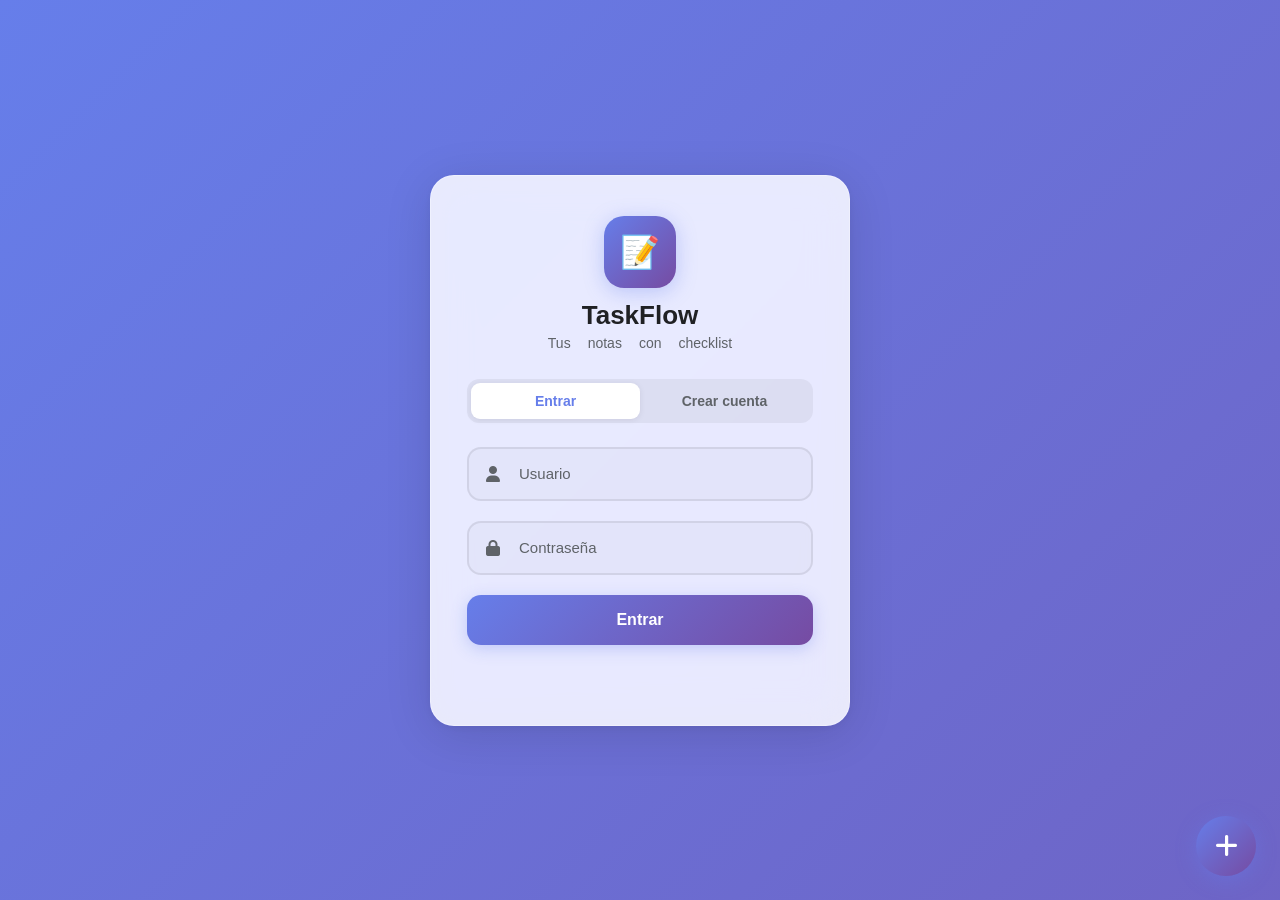
==== Frontend/index.html @ f168f533 "feat: soft delete + papelera, paginación, Serilog, skeleton loading, undo toast, SEO, focus trap, at" ====
<!DOCTYPE html>
<html lang="es">
<head>
  <meta charset="UTF-8">
  <meta name="viewport" content="width=device-width, initial-scale=1.0">
  <title>TaskFlow — Notas con checklist</title>
  <meta name="description" content="TaskFlow es una aplicación de notas con checklist, modo oscuro y archivado. Organiza tus tareas de forma simple y rápida.">
  <meta name="robots" content="index, follow">
  <meta property="og:title" content="TaskFlow — Notas con checklist">
  <meta property="og:description" content="Organiza tus notas y tareas con TaskFlow. Checklist, modo oscuro, archivado y más.">
  <meta property="og:type" content="website">
  <meta property="og:url" content="https://taskflow.app">
  <meta name="twitter:card" content="summary">
  <meta name="twitter:title" content="TaskFlow — Notas con checklist">
  <meta name="twitter:description" content="Organiza tus notas y tareas con TaskFlow.">
  <link rel="canonical" href="https://taskflow.app">
  <script type="application/ld+json">
  {
    "@context": "https://schema.org",
    "@type": "WebApplication",
    "name": "TaskFlow",
    "description": "Aplicación de notas con checklist, modo oscuro y archivado.",
    "applicationCategory": "Productivity",
    "operatingSystem": "Any",
    "browserRequirements": "Requires JavaScript"
  }
  </script>
  <link rel="stylesheet" href="https://cdnjs.cloudflare.com/ajax/libs/font-awesome/6.5.0/css/all.min.css">
  <link rel="stylesheet" href="css/style.css">
</head>
<body>
  <div id="app">
    <!-- Auth -->
    <div id="auth-section">
      <div class="auth-bg"></div>
      <div class="auth-container">
        <div class="auth-card">
          <div class="auth-card-inner">
            <header class="auth-header">
              <div class="auth-avatar" aria-hidden="true">📝</div>
              <h1>TaskFlow</h1>
              <p class="auth-subtitle">Tus notas con checklist</p>
            </header>
            <div class="auth-tabs">
              <button class="auth-tab active" data-tab="login">Entrar</button>
              <button class="auth-tab" data-tab="register">Crear cuenta</button>
              <div class="auth-tab-indicator"></div>
            </div>
            <div class="auth-forms">
              <form id="login-form" class="auth-form">
                <div class="mfield">
                  <input type="text" id="login-username" required autocomplete="username" class="mfield-input" placeholder=" ">
                  <label for="login-username" class="mfield-label">Usuario</label>
                  <span class="mfield-bar"></span>
                  <i class="fas fa-user mfield-icon"></i>
                </div>
                <div class="mfield">
                  <input type="password" id="login-password" required autocomplete="current-password" class="mfield-input" placeholder=" ">
                  <label for="login-password" class="mfield-label">Contraseña</label>
                  <span class="mfield-bar"></span>
                  <i class="fas fa-lock mfield-icon"></i>
                </div>
                <button type="submit" class="mbtn">Entrar</button>
                <p id="login-error" class="auth-error"></p>
              </form>
              <form id="register-form" class="auth-form hidden">
                <div class="mfield">
                  <input type="text" id="reg-username" required class="mfield-input" placeholder=" ">
                  <label for="reg-username" class="mfield-label">Usuario</label>
                  <span class="mfield-bar"></span>
                  <i class="fas fa-user-plus mfield-icon"></i>
                </div>
                <div class="mfield">
                  <input type="password" id="reg-password" required class="mfield-input" placeholder=" ">
                  <label for="reg-password" class="mfield-label">Contraseña</label>
                  <span class="mfield-bar"></span>
                  <i class="fas fa-lock mfield-icon"></i>
                </div>
                <button type="submit" class="mbtn">Crear cuenta</button>
                <p id="register-error" class="auth-error"></p>
              </form>
            </div>
          </div>
        </div>
      </div>
    </div>

    <!-- Main App -->
    <section id="main-section" class="hidden">
      <!-- Navbar -->
      <header class="navbar" role="banner">
        <div class="navbar-left">
          <span class="navbar-logo" aria-hidden="true">📝</span>
          <span class="navbar-brand">TaskFlow</span>
        </div>
        <div class="navbar-search" role="search">
          <i class="fas fa-search" aria-hidden="true"></i>
          <input type="text" id="search-input" placeholder="Buscar notas" aria-label="Buscar notas">
        </div>
        <div class="navbar-right">
          <button id="refresh-btn" class="icon-btn hide-mobile" title="Refrescar" aria-label="Refrescar"><i class="fas fa-redo" aria-hidden="true"></i></button>
          <button id="view-toggle" class="icon-btn hide-mobile" title="Cambiar vista" aria-label="Cambiar vista"><i class="fas fa-list" aria-hidden="true"></i></button>
          <button id="dark-toggle" class="icon-btn hide-mobile" title="Modo oscuro" aria-label="Modo oscuro"><i class="fas fa-moon" aria-hidden="true"></i></button>
          <span id="user-display" class="user-name hide-mobile" aria-live="polite"></span>
          <button id="logout-btn" class="icon-btn hide-mobile" title="Cerrar sesión" aria-label="Cerrar sesión"><i class="fas fa-sign-out-alt" aria-hidden="true"></i></button>
          <button id="menu-btn" class="icon-btn show-mobile" title="Menú" aria-label="Abrir menú"><i class="fas fa-bars" aria-hidden="true"></i></button>
        </div>
      </header>

      <!-- App Body -->
      <div class="app-body">
        <!-- Sidebar -->
        <aside id="sidebar" class="sidebar" aria-label="Barra lateral">
          <nav class="sidebar-nav" aria-label="Navegación principal">
            <button id="view-notes-btn" class="sidebar-item active" data-view="notes" aria-label="Notas">
              <i class="fas fa-sticky-note" aria-hidden="true"></i>
              <span class="sidebar-label">Notes</span>
            </button>
            <button id="sidebar-reminders" class="sidebar-item" data-view="reminders" aria-label="Recordatorios">
              <i class="fas fa-bell" aria-hidden="true"></i>
              <span class="sidebar-label">Reminders</span>
            </button>
            <button id="sidebar-labels" class="sidebar-item" data-view="labels" aria-label="Etiquetas">
              <i class="fas fa-tag" aria-hidden="true"></i>
              <span class="sidebar-label">Edit labels</span>
            </button>
            <button id="view-archived-btn" class="sidebar-item" data-view="archived" aria-label="Archivadas">
              <i class="fas fa-archive" aria-hidden="true"></i>
              <span class="sidebar-label">Archive</span>
            </button>
            <button id="sidebar-trash" class="sidebar-item" data-view="trash" aria-label="Papelera">
              <i class="fas fa-trash-alt" aria-hidden="true"></i>
              <span class="sidebar-label">Trash</span>
            </button>
          </nav>
        </aside>

        <!-- Main Content -->
        <main>
          <div id="notes-container"></div>
          <div id="empty-msg" class="empty-state">
            <div class="empty-icon" id="empty-icon">📝</div>
            <p id="empty-text">No hay notas</p>
            <p id="empty-sub" class="empty-sub">Presiona + para crear tu primera nota</p>
          </div>
        </main>
      </div>

      <!-- Mobile menu overlay -->
      <nav id="mobile-menu" class="mobile-menu hidden" role="navigation" aria-label="Menú móvil">
        <div class="mobile-menu-backdrop"></div>
        <div class="mobile-menu-panel">
          <div class="mobile-menu-header">
          <span class="navbar-logo">📝</span>
            <span class="user-name" id="menu-user-name"></span>
            <button id="menu-close" class="icon-btn"><i class="fas fa-times"></i></button>
          </div>
          <div class="mobile-menu-body">
            <button id="menu-notes-btn" class="menu-item active" data-view="notes">
              <i class="fas fa-sticky-note"></i> Notas
            </button>
            <button id="menu-archived-btn" class="menu-item" data-view="archived">
              <i class="fas fa-archive"></i> Archivadas
            </button>
            <hr class="menu-divider">
            <button id="menu-view-toggle" class="menu-item">
              <i class="fas fa-list"></i> <span id="menu-view-text">Vista lista</span>
            </button>
            <button id="menu-dark-toggle" class="menu-item">
              <i class="fas fa-moon"></i> <span id="menu-dark-text">Modo oscuro</span>
            </button>
            <hr class="menu-divider">
            <button id="menu-logout" class="menu-item menu-danger">
              <i class="fas fa-sign-out-alt"></i> Cerrar sesión
            </button>
          </div>
        </div>
      </div>

      <button id="fab-btn" class="fab" title="Nueva nota"><i class="fas fa-plus"></i></button>
    </section>
  </div>

  <!-- Modal -->
  <div id="note-modal" class="modal hidden" role="dialog" aria-modal="true" aria-label="Editor de nota">
    <div class="modal-backdrop"></div>
    <div class="modal-content">
      <div class="modal-header">
        <input type="text" id="modal-title" class="modal-title-input" maxlength="200" placeholder="Título...">
        <div class="modal-header-right">
          <div class="dropdown-3dots">
            <button class="icon-btn" id="modal-dots" title="Más opciones"><i class="fas fa-ellipsis-v"></i></button>
            <div id="modal-dots-menu" class="dots-menu hidden">
              <button id="dots-edit" class="dots-item"><i class="fas fa-pen"></i> Editar</button>
              <button id="dots-delete" class="dots-item dots-danger"><i class="fas fa-trash-alt"></i> Eliminar</button>
              <button id="dots-archive" class="dots-item"><i class="fas fa-archive"></i> Archivar</button>
              <button id="dots-restore" class="dots-item hidden"><i class="fas fa-undo"></i> Restaurar</button>
            </div>
          </div>
          <button class="icon-btn" id="modal-close" title="Cerrar"><i class="fas fa-times"></i></button>
        </div>
      </div>

      <!-- Content area -->
      <textarea id="modal-content" class="modal-content-input" placeholder="Escribe tu nota aquí..." maxlength="5000" rows="4"></textarea>

      <!-- Task section -->
      <div class="tasks-section">
        <div class="modal-section-label"><i class="fas fa-check-circle"></i> Lista de tareas</div>
        <div class="modal-tasks" id="modal-tasks"></div>
        <div class="modal-add-task">
          <input type="text" id="modal-task-input" placeholder="+ Añadir tarea" maxlength="500">
        </div>
      </div>

      <!-- Bottom bar: reminder, dates -->
      <div class="modal-bottom-bar">
        <div class="modal-bottom-right">
          <button class="icon-btn icon-btn-sm" id="modal-reminder-btn" title="Recordatorio"><i class="fas fa-bell"></i></button>
          <div id="modal-dates" class="modal-dates"></div>
        </div>
      </div>

      <!-- Reminder picker (hidden by default) -->
      <div id="modal-reminder-row" class="reminder-row hidden">
        <input type="datetime-local" id="modal-reminder">
        <button id="modal-reminder-clear" class="btn-outline btn-sm" title="Quitar recordatorio"><i class="fas fa-times"></i></button>
      </div>

      <div id="modal-footer-actions">
        <button id="modal-save-btn" class="mbtn hidden" style="width:100%">Guardar cambios</button>
        <button id="modal-create-btn" class="mbtn hidden" style="width:100%">Crear nota</button>
      </div>
    </div>
  </div>

  <div id="toast" class="toast hidden"></div>
  <dialog id="confirmDeleteModal">
    <form method="dialog">
      <h3 id="confirm-msg">¿Eliminar esta nota?</h3>
      <p>Esta acción no se puede deshacer.</p>
      <div class="confirm-actions">
        <button value="cancel" class="confirm-cancel" autofocus>Cancelar</button>
        <button value="confirm" class="confirm-delete">Eliminar</button>
      </div>
    </form>
  </dialog>
  <script src="js/app.js"></script>
</body>
</html>
---- Frontend/css/style.css ----
:root {
  --bg: #f0f2f5;
  --surface: #fff;
  --text: #202124;
  --text-secondary: #5f6368;
  --border: #e0e0e0;
  --shadow: rgba(0,0,0,0.08);
  --hover: #f5f5f5;
  --primary: #1a73e8;
  --primary-hover: #1557b0;
  --danger: #d93025;
  --radius: 12px;
  --radius-sm: 8px;
  --transition: 0.2s ease;
}

[data-theme="dark"] {
  --bg: #202124;
  --surface: #2d2e30;
  --text: #e8eaed;
  --text-secondary: #9aa0a6;
  --border: #3c4043;
  --shadow: rgba(0,0,0,0.3);
  --hover: #3c4043;
  --primary: #8ab4f8;
  --primary-hover: #aecbfa;
  --danger: #f28b82;
}

* { margin: 0; padding: 0; box-sizing: border-box; }

body {
  font-family: -apple-system, BlinkMacSystemFont, 'Segoe UI', Roboto, 'Noto Color Emoji', sans-serif;
  background: var(--bg);
  color: var(--text);
  min-height: 100vh;
  transition: background var(--transition), color var(--transition);
}

#app { max-width: 100%; margin: 0; padding: 0; }

/* Auth */
#auth-section {
  position: relative; display: flex; justify-content: center; align-items: center;
  min-height: 100vh; padding: 20px; overflow: hidden;
}

.auth-bg {
  position: fixed; inset: 0;
  background: linear-gradient(135deg, #667eea 0%, #764ba2 50%, #f093fb 100%);
  background-size: 400% 400%;
  animation: gradientShift 12s ease infinite;
  z-index: -1;
}
@keyframes gradientShift {
  0% { background-position: 0% 50%; }
  50% { background-position: 100% 50%; }
  100% { background-position: 0% 50%; }
}

[data-theme="dark"] .auth-bg {
  background: linear-gradient(135deg, #1a1a2e 0%, #16213e 50%, #0f3460 100%);
  background-size: 400% 400%;
  animation: gradientShift 12s ease infinite;
}

.auth-container {
  width: 100%; max-width: 420px;
  animation: authFadeIn 0.6s ease;
}
@keyframes authFadeIn {
  from { opacity: 0; transform: translateY(30px) scale(0.96); }
  to { opacity: 1; transform: translateY(0) scale(1); }
}

.auth-card {
  background: rgba(255,255,255,0.85);
  backdrop-filter: blur(20px) saturate(1.4);
  -webkit-backdrop-filter: blur(20px) saturate(1.4);
  border-radius: 24px; box-shadow: 0 8px 48px rgba(0,0,0,0.12), 0 2px 8px rgba(0,0,0,0.06);
  border: 1px solid rgba(255,255,255,0.3);
  overflow: hidden; transition: background 0.3s;
}
[data-theme="dark"] .auth-card {
  background: rgba(45,46,48,0.85);
  border-color: rgba(255,255,255,0.08);
}

.auth-card-inner { padding: 40px 36px; }

.auth-header { text-align: center; margin-bottom: 28px; }
.auth-avatar {
  width: 72px; height: 72px; margin: 0 auto 12px;
  background: linear-gradient(135deg, #667eea, #764ba2);
  border-radius: 20px; display: flex; align-items: center;
  justify-content: center; font-size: 32px;
  box-shadow: 0 4px 20px rgba(102,126,234,0.35);
  animation: avatarFloat 3s ease-in-out infinite;
}
@keyframes avatarFloat {
  0%, 100% { transform: translateY(0); }
  50% { transform: translateY(-6px); }
}
.auth-header h1 { font-size: 26px; color: var(--text); font-weight: 700; margin-bottom: 4px; }
.auth-subtitle { font-size: 14px; color: var(--text-secondary); }

/* Auth tabs */
.auth-tabs {
  position: relative; display: flex; gap: 0; margin-bottom: 24px;
  background: rgba(0,0,0,0.05); border-radius: 12px; padding: 4px;
}
[data-theme="dark"] .auth-tabs { background: rgba(255,255,255,0.06); }
.auth-tab {
  flex: 1; padding: 10px; border: none; background: transparent;
  border-radius: 9px; cursor: pointer; font-size: 14px; font-weight: 600;
  color: var(--text-secondary); transition: all 0.3s ease; position: relative; z-index: 1;
}
.auth-tab.active { color: #667eea; }
[data-theme="dark"] .auth-tab.active { color: #8ab4f8; }
.auth-tab-indicator {
  position: absolute; top: 4px; left: 4px; width: calc(50% - 4px); height: calc(100% - 8px);
  background: var(--surface); border-radius: 9px; box-shadow: 0 1px 6px rgba(0,0,0,0.08);
  transition: transform 0.35s cubic-bezier(0.4, 0, 0.2, 1); z-index: 0;
}
.auth-tabs[data-active="register"] .auth-tab-indicator { transform: translateX(100%); }

/* Material inputs */
.auth-forms { position: relative; }
.auth-form { display: flex; flex-direction: column; gap: 20px; }

.mfield {
  position: relative; display: flex; align-items: center;
}
.mfield-input {
  width: 100%; padding: 16px 16px 16px 48px; border: 2px solid rgba(0,0,0,0.08);
  border-radius: 14px; font-size: 15px; outline: none;
  background: rgba(0,0,0,0.02); color: var(--text);
  transition: all 0.25s ease; font-family: inherit;
}
[data-theme="dark"] .mfield-input {
  background: rgba(255,255,255,0.04); border-color: rgba(255,255,255,0.08);
}
.mfield-input:focus { border-color: #667eea; background: var(--surface); }
.mfield-input:focus + .mfield-label,
.mfield-input:not(:placeholder-shown) + .mfield-label {
  transform: translateY(-32px) translateX(-26px) scale(0.82);
  color: #667eea; font-weight: 600;
}
.mfield-label {
  position: absolute; left: 48px; top: 50%; transform: translateY(-50%);
  font-size: 15px; color: var(--text-secondary); pointer-events: none;
  transition: all 0.25s cubic-bezier(0.4, 0, 0.2, 1);
  background: transparent; padding: 0 4px;
}
.mfield-icon {
  position: absolute; left: 16px; top: 50%; transform: translateY(-50%);
  color: var(--text-secondary); font-size: 16px; transition: color 0.25s;
  width: 20px; text-align: center;
}
.mfield-input:focus ~ .mfield-icon { color: #667eea; }

/* Material button */
.mbtn {
  position: relative; overflow: hidden;
  padding: 16px; border: none; border-radius: 14px;
  background: linear-gradient(135deg, #667eea, #764ba2);
  color: #fff; font-size: 16px; font-weight: 700; cursor: pointer;
  transition: transform 0.2s, box-shadow 0.2s;
  box-shadow: 0 4px 16px rgba(102,126,234,0.3);
}
.mbtn:hover { transform: translateY(-1px); box-shadow: 0 6px 24px rgba(102,126,234,0.4); }
.mbtn:active { transform: translateY(0); }
.mbtn .spinner { border-color: rgba(255,255,255,0.3); border-top-color: #fff; }

/* Ripple */
.mbtn::after {
  content: ''; position: absolute; inset: 0;
  background: radial-gradient(circle, rgba(255,255,255,0.25) 10%, transparent 10%);
  background-position: center; background-size: 0; background-repeat: no-repeat;
  transition: background-size 0.5s, opacity 0.4s;
  opacity: 0; pointer-events: none;
}
.mbtn:active::after {
  background-size: 200%; opacity: 1;
  transition: background-size 0s, opacity 0s;
}

.auth-error { color: var(--danger); font-size: 13px; text-align: center; min-height: 20px; }

.auth-form-enter { animation: formSlideIn 0.35s ease; }
@keyframes formSlideIn {
  from { opacity: 0; transform: translateX(20px); }
  to { opacity: 1; transform: translateX(0); }
}
textarea {
  padding: 12px 14px; border: 1.5px solid var(--border); border-radius: var(--radius-sm);
  font-size: 14px; outline: none; background: var(--surface); color: var(--text);
  transition: border-color var(--transition); font-family: inherit; resize: vertical; width: 100%;
}
textarea:focus { border-color: var(--primary); }

.field input, .add-task-row input, #task-input {
  padding: 12px 14px; border: 1.5px solid var(--border); border-radius: var(--radius-sm);
  font-size: 14px; outline: none; background: var(--surface); color: var(--text);
  transition: border-color var(--transition);
}
.field input:focus { border-color: var(--primary); }

.btn-primary {
  padding: 12px; border: none; border-radius: var(--radius-sm);
  background: var(--primary); color: var(--surface);
  font-size: 15px; font-weight: 600; cursor: pointer; transition: opacity var(--transition);
}
.btn-primary:hover { opacity: 0.9; }
.btn-sm { padding: 8px 16px; font-size: 13px; }

.btn-outline {
  padding: 8px 16px; border: 1.5px solid var(--border); border-radius: var(--radius-sm);
  background: transparent; color: var(--text-secondary); font-size: 13px;
  cursor: pointer; transition: all var(--transition);
}
.btn-outline:hover { border-color: var(--primary); color: var(--primary); }
.btn-outline.danger:hover { border-color: var(--danger); color: var(--danger); }

.btn-icon {
  width: 36px; height: 36px; border: none; background: var(--primary);
  color: #fff; border-radius: 50%; cursor: pointer; display: flex;
  align-items: center; justify-content: center; transition: opacity var(--transition);
}
.btn-icon:hover { opacity: 0.9; }

.icon-btn {
  width: 40px; height: 40px; border: none; background: transparent;
  color: var(--text-secondary); border-radius: 50%; cursor: pointer;
  display: flex; align-items: center; justify-content: center;
  transition: background var(--transition), color var(--transition); font-size: 18px;
}
.icon-btn:hover { background: var(--hover); color: var(--text); }

.error-msg { color: var(--danger); font-size: 13px; text-align: center; min-height: 20px; }
.hidden { display: none !important; }
.show-mobile { display: none !important; }

/* ── Navbar ──────────────────────────────────────────────────── */
.navbar {
  display: flex; align-items: center; gap: 0;
  height: 64px; padding: 0 16px;
  background: var(--surface);
  border-bottom: 1px solid var(--border);
  position: sticky; top: 0; z-index: 20;
}

.navbar-left {
  display: flex; align-items: center; gap: 4px;
  flex-shrink: 0; min-width: fit-content;
}
.navbar-left .icon-btn { width: 48px; height: 48px; font-size: 20px; }
.navbar-logo {
  display: flex; align-items: center; justify-content: center;
  width: 40px; height: 40px; margin-right: 4px;
  font-size: 28px;
}
.navbar-brand {
  font-size: 22px; color: var(--text-secondary);
  margin-right: 16px; user-select: none;
}

.navbar-search {
  flex: 1; max-width: 720px; position: relative; margin: 0 auto;
}
.navbar-search i {
  position: absolute; left: 16px; top: 50%; transform: translateY(-50%);
  color: var(--text-secondary); font-size: 16px; pointer-events: none;
  z-index: 1;
}
.navbar-search input {
  width: 100%; height: 48px; padding: 0 16px 0 48px;
  border: none; border-radius: 8px;
  background: #f1f3f4; color: var(--text);
  font-size: 15px; outline: none; font-family: inherit;
  transition: background 0.2s;
}
[data-theme="dark"] .navbar-search input { background: #3c4043; }
.navbar-search input:focus { background: var(--surface); }
.navbar-search input::placeholder { color: var(--text-secondary); }

.navbar-right {
  display: flex; align-items: center; gap: 2px;
  flex-shrink: 0; margin-left: 8px;
}
.user-name { font-size: 13px; color: var(--text-secondary); margin-right: 6px; white-space: nowrap; }

/* ── Confirm Dialog ──────────────────────────────────────────── */
#confirmDeleteModal {
  padding: 24px; border: none; border-radius: 12px;
  background: #2d2e30; color: #e8eaed;
  max-width: 320px; width: 90%;
  margin: auto;
  box-shadow: 0 24px 38px 3px rgba(0,0,0,0.14),
              0 9px 46px 8px rgba(0,0,0,0.12),
              0 11px 15px -7px rgba(0,0,0,0.2);
}
#confirmDeleteModal::backdrop {
  background-color: rgba(0,0,0,0.6);
  backdrop-filter: blur(2px);
}
#confirmDeleteModal h3 {
  font-size: 16px; font-weight: 500; margin: 0 0 8px; color: #e8eaed;
}
#confirmDeleteModal p {
  font-size: 14px; color: rgba(255,255,255,0.6); margin: 0 0 24px;
}
#confirmDeleteModal .confirm-actions {
  display: flex; gap: 8px; justify-content: flex-end;
}
#confirmDeleteModal button {
  padding: 8px 16px; border: none; border-radius: 4px;
  font-size: 14px; font-family: inherit; cursor: pointer;
  transition: background 0.15s;
}
#confirmDeleteModal .confirm-cancel {
  background: transparent; color: rgba(255,255,255,0.8);
}
#confirmDeleteModal .confirm-cancel:hover {
  background: rgba(255,255,255,0.05);
}
#confirmDeleteModal .confirm-delete {
  background: transparent; color: #f28b82; font-weight: 500;
}
#confirmDeleteModal .confirm-delete:hover {
  background: rgba(242,139,130,0.1);
}

/* ── Sidebar ──────────────────────────────────────────────────── */
.app-body {
  display: flex; min-height: calc(100vh - 64px);
}

.sidebar {
  width: 80px; flex-shrink: 0;
  background: var(--surface);
  border-right: 1px solid var(--border);
  padding: 8px 0;
}

.sidebar-nav {
  display: flex; flex-direction: column; gap: 2px;
  align-items: center;
}

.sidebar-item {
  display: flex; align-items: center; justify-content: center;
  width: 100%; height: 48px;
  border: none; background: transparent;
  border-radius: 0 24px 24px 0;
  cursor: pointer;
  font-size: 18px;
  color: var(--text-secondary);
  transition: background 0.15s;
  font-family: inherit;
}
.sidebar-item:hover { background: rgba(0,0,0,0.05); }
[data-theme="dark"] .sidebar-item:hover { background: rgba(255,255,255,0.06); }
.sidebar-item.active { background: #feefc3; color: var(--text); }
[data-theme="dark"] .sidebar-item.active { background: rgba(255,255,255,0.1); }
.sidebar-item .sidebar-label { display: none; }

/* ── Main content area ─────────────────────────────────────────── */
.app-body main {
  flex: 1; min-width: 0;
  padding: 24px; padding-bottom: 80px;
}

.modal-content-input { margin: 12px 0; min-height: 80px; }

/* Skeleton loading */
.skeleton-card {
  background: var(--surface); border-radius: var(--radius);
  padding: 16px; box-shadow: 0 1px 8px var(--shadow);
  animation: pulse 1.5s infinite;
}
.skeleton-line {
  height: 12px; background: var(--border); border-radius: 6px;
  margin-bottom: 10px;
}
.skeleton-line.w-60 { width: 60%; }
.skeleton-line.w-90 { width: 90%; }
.skeleton-line.w-40 { width: 40%; }
@keyframes pulse {
  0%, 100% { opacity: 0.5; }
  50% { opacity: 0.2; }
}

/* Undo toast */
.toast.undo-toast {
  display: flex; align-items: center; gap: 12px;
  background: var(--text); color: var(--bg);
  padding: 10px 16px 10px 20px;
}
.toast-undo {
  background: transparent; border: none; color: var(--primary);
  font-weight: 600; font-size: 13px; cursor: pointer;
  padding: 6px 10px; border-radius: 4px; white-space: nowrap;
  font-family: inherit;
}
.toast-undo:hover { background: rgba(26,115,232,0.08); }

/* FAB */
.fab {
  position: fixed; bottom: 24px; right: 24px; z-index: 50;
  width: 60px; height: 60px; border-radius: 50%; border: none;
  background: linear-gradient(135deg, #667eea, #764ba2);
  color: #fff; font-size: 26px; cursor: pointer;
  box-shadow: 0 4px 20px rgba(102,126,234,0.4);
  display: flex; align-items: center; justify-content: center;
  transition: transform 0.2s, box-shadow 0.2s;
}
.fab:hover { transform: scale(1.08) translateY(-2px); box-shadow: 0 6px 28px rgba(102,126,234,0.5); }
.fab:active { transform: scale(0.95); }
.fab i { transition: transform 0.3s ease; }
.fab.open i { transform: rotate(45deg); }

@media (max-width: 768px) {
  .fab { bottom: 16px; right: 16px; width: 56px; height: 56px; font-size: 24px; }
}
.modal-section-label {
  font-size: 13px; font-weight: 600; color: var(--text-secondary);
  margin-bottom: 8px; display: flex; align-items: center; gap: 6px;
}

.modal-dates {
  font-size: 11px; color: var(--text-secondary); margin-bottom: 8px;
  display: flex; gap: 16px; flex-wrap: wrap;
}
.modal-dates span { display: flex; align-items: center; gap: 4px; }

.card-date {
  font-size: 11px; color: rgba(0,0,0,0.5); margin-top: 6px;
  display: flex; align-items: center; gap: 10px; flex-wrap: wrap;
}
.card-date span { display: inline-flex; align-items: center; gap: 3px; }
.card-date i { font-size: 10px; }
.card-modified { opacity: 0.7; }
[data-theme="dark"] .card-date { color: rgba(255,255,255,0.4); }
.notes-list .card-date { margin-top: 0; }

.task-preview { margin-top: 8px; }

/* Notes grid */
.notes-grid {
  display: grid; grid-template-columns: repeat(auto-fill, minmax(240px, 1fr));
  gap: 16px;
}
.notes-list { display: flex; flex-direction: column; gap: 8px; }

.note-card {
  background: var(--surface); border-radius: var(--radius);
  padding: 16px; cursor: pointer; position: relative;
  box-shadow: 0 1px 8px var(--shadow);
  transition: box-shadow var(--transition), transform var(--transition);
  border: 1px solid transparent;
}
.notes-grid .note-card:hover { box-shadow: 0 4px 20px var(--shadow); transform: translateY(-2px); }
.notes-list .note-card {
  display: flex; align-items: center; gap: 16px; padding: 12px 16px;
  border-radius: var(--radius-sm);
}
.notes-list .note-card:hover { box-shadow: 0 2px 12px var(--shadow); }


.note-card.pinned { border-color: var(--primary); }
.note-card.archived { opacity: 0.75; }
.note-card.dragging { opacity: 0.5; }
.note-card.drag-over { border-color: var(--primary); border-style: dashed; }

.note-card .pin-icon {
  position: absolute; top: 8px; right: 8px; color: var(--primary);
  font-size: 14px; opacity: 0.6; z-index: 1;
}
.notes-list .pin-icon { position: static; flex-shrink: 0; }

.note-card .card-del {
  position: absolute; bottom: 8px; right: 8px;
  width: 28px; height: 28px; border-radius: 50%; border: none;
  background: transparent; color: var(--text-secondary); cursor: pointer;
  display: flex; align-items: center; justify-content: center;
  font-size: 12px; opacity: 0; transition: all 0.2s; z-index: 1;
}
.note-card:hover .card-del { opacity: 0.5; }
.note-card .card-del:hover { opacity: 1; background: rgba(217,48,37,0.1); color: var(--danger); }
.notes-list .card-del { position: static; flex-shrink: 0; opacity: 0.5; }

.note-card .card-restore-btn {
  position: absolute; bottom: 8px; right: 8px;
  width: 28px; height: 28px; border-radius: 50%; border: none;
  background: transparent; color: var(--text-secondary); cursor: pointer;
  display: flex; align-items: center; justify-content: center;
  font-size: 12px; opacity: 0; transition: all 0.2s; z-index: 1;
}
.note-card:hover .card-restore-btn { opacity: 0.7; }
.note-card .card-restore-btn:hover { opacity: 1; background: rgba(26,115,232,0.1); color: var(--primary); }
.notes-list .card-restore-btn { position: static; flex-shrink: 0; opacity: 0.7; }

.note-card .card-title {
  font-size: 16px; font-weight: 600; line-height: 1.5;
  letter-spacing: normal !important; word-spacing: normal;
  text-align: left; margin-bottom: 8px; padding-right: 20px;
  word-break: break-word; color: #202124;
}
[data-theme="dark"] .note-card .card-title { color: #fff; }
.notes-list .card-title { margin-bottom: 0; padding-right: 0; flex-shrink: 0; min-width: 150px; }

.note-card .card-content {
  font-size: 14px; line-height: 1.5; color: #202124;
  margin-bottom: 6px; white-space: pre-wrap; word-break: break-word;
  display: -webkit-box; -webkit-line-clamp: 2; -webkit-box-orient: vertical; overflow: hidden;
}
[data-theme="dark"] .note-card .card-content { color: #e8eaed; }
.notes-list .card-content { margin-bottom: 0; -webkit-line-clamp: 1; flex: 1; }

.note-card .card-tasks { font-size: 13px; color: rgba(0,0,0,0.8); }
[data-theme="dark"] .note-card .card-tasks { color: #e8eaed; }
.note-card .card-tasks .ct-item { padding: 2px 0; display: flex; align-items: center; gap: 8px; color: inherit; white-space: nowrap; overflow: hidden; text-overflow: ellipsis; }
.note-card .card-tasks .ct-check { width: 16px; height: 16px; border-radius: 50%; border: 1.5px solid rgba(0,0,0,0.4); flex-shrink: 0; display: flex; align-items: center; justify-content: center; font-size: 8px; background: transparent; }
[data-theme="dark"] .note-card .card-tasks .ct-check { border-color: rgba(255,255,255,0.4); }
.note-card .card-tasks .ct-item.done .ct-check { background: var(--primary); border-color: var(--primary); color: #fff; }
.note-card .card-tasks .ct-item.done { text-decoration: line-through; opacity: 0.6; }
.notes-list .card-tasks { display: flex; gap: 8px; align-items: center; flex: 1; }
.notes-list .card-tasks .ct-item { white-space: nowrap; overflow: hidden; text-overflow: ellipsis; }
.notes-list .card-tasks .ct-item:not(:first-child)::before { content: '·'; margin-right: 8px; }

.card-labels { display: flex; gap: 4px; flex-wrap: wrap; margin-top: 6px; }
.card-label {
  font-size: 10px; padding: 2px 8px; border-radius: 10px;
  background: rgba(26,115,232,0.08); color: var(--primary);
  white-space: nowrap;
}
.card-reminder {
  font-size: 12px; color: rgba(0,0,0,0.6); margin-top: 4px;
  display: flex; align-items: center; gap: 4px;
}
[data-theme="dark"] .card-reminder { color: rgba(255,255,255,0.5); }
.card-reminder i { font-size: 12px; }
.notes-list .card-meta { display: flex; align-items: center; gap: 12px; flex-shrink: 0; }
.notes-list .card-reminder { margin-top: 0; }
.notes-list .card-labels { margin-top: 0; }

.empty-state { text-align: center; padding: 60px 20px; }
.empty-state .empty-icon { font-size: 48px; margin-bottom: 12px; }
.empty-state p { color: var(--text-secondary); font-size: 14px; }
.empty-state .empty-sub { font-size: 13px; margin-top: 4px; opacity: 0.7; }

/* Modal */
.modal {
  position: fixed; inset: 0; z-index: 100;
  display: flex; align-items: center; justify-content: center; padding: 20px;
}
.modal-backdrop {
  position: absolute; inset: 0; background: rgba(0,0,0,0.45);
  animation: fadeIn 0.2s;
}
.modal-content {
  position: relative; background: var(--surface); border-radius: 20px;
  width: 100%; max-width: 540px; max-height: 85vh; overflow-y: auto;
  padding: 0 28px 16px 24px; box-shadow: 0 12px 60px rgba(0,0,0,0.15);
  animation: modalIn 0.3s cubic-bezier(0.16, 1, 0.3, 1);
}
::-webkit-scrollbar { width: 8px; height: 8px; }
::-webkit-scrollbar-track { background: transparent; }
::-webkit-scrollbar-thumb { background: rgba(128,134,139,0.25); border-radius: 10px; }
::-webkit-scrollbar-thumb:hover { background: rgba(128,134,139,0.45); }
[data-theme="dark"] ::-webkit-scrollbar-thumb { background: rgba(154,160,166,0.25); }
[data-theme="dark"] ::-webkit-scrollbar-thumb:hover { background: rgba(154,160,166,0.45); }

.modal-content::-webkit-scrollbar { width: 6px; }

@keyframes fadeIn { from { opacity: 0; } to { opacity: 1; } }
@keyframes modalIn {
  from { transform: translateY(30px) scale(0.96); opacity: 0; }
  to { transform: translateY(0) scale(1); opacity: 1; }
}

/* Header */
.modal-header {
  display: flex; align-items: flex-start; gap: 8px;
  padding: 24px 0 12px; margin-bottom: 0;
  position: sticky; top: 0; z-index: 2;
  background: var(--surface);
  border-bottom: 1px solid var(--border);
}
[data-theme="dark"] .modal-header { border-bottom-color: rgba(255,255,255,0.08); }
.modal-title-input {
  flex: 1; padding: 8px 8px 8px 0; border: none; background: transparent;
  font-size: 22px; font-weight: 700; color: var(--text); outline: none;
  line-height: 1.4;
}
.modal-title-input::placeholder { color: var(--text-secondary); }
.modal-header-right { display: flex; align-items: center; gap: 2px; position: relative; flex-shrink: 0; padding-top: 4px; }

/* 3-dot menu */
.dropdown-3dots { position: relative; }
.dots-menu {
  position: absolute; top: 100%; right: 0; z-index: 20;
  background: var(--surface); border-radius: 14px;
  box-shadow: 0 4px 24px rgba(0,0,0,0.12); min-width: 170px;
  padding: 6px 0; animation: fadeIn 0.12s ease;
  border: 1px solid var(--border); overflow: hidden;
}
.dots-item {
  display: flex; align-items: center; gap: 12px;
  width: 100%; padding: 12px 18px; border: none; background: transparent;
  font-size: 14px; color: var(--text); cursor: pointer;
  transition: background 0.15s; text-align: left; font-weight: 500;
}
.dots-item:hover { background: var(--hover); }
.dots-item i { width: 18px; text-align: center; color: var(--text-secondary); font-size: 15px; }
.dots-item.dots-danger { color: var(--danger); }
.dots-item.dots-danger i { color: var(--danger); }

/* Content textarea */
#modal-content {
  margin: 8px 0 12px; min-height: 70px; font-size: 15px; line-height: 1.6;
  padding: 10px 4px 10px 0; border: none; background: transparent; color: var(--text);
  resize: none; font-family: inherit; outline: none; width: 100%;
  transition: all 0.2s;
}
.modal.editing #modal-content,
.modal.creating #modal-content {
  padding: 10px 12px; border-radius: 12px; border: 1.5px solid var(--border);
  background: var(--surface); resize: vertical; min-height: 90px;
}
.modal.editing #modal-content:focus,
.modal.creating #modal-content:focus { border-color: var(--primary); }
.modal.viewing #modal-content { pointer-events: none; }

/* Tasks section */
.tasks-section { margin: 4px 0 8px; }
.modal-section-label {
  font-size: 11px; font-weight: 600; color: var(--text-secondary);
  margin-bottom: 6px; display: flex; align-items: center; gap: 6px;
  text-transform: uppercase; letter-spacing: 1px;
}
.modal-tasks { display: flex; flex-direction: column; gap: 2px; margin-bottom: 6px; }
.m-task {
  display: flex; align-items: center; gap: 10px; padding: 5px 8px;
  border-radius: 8px; transition: background 0.15s;
}
.m-task:hover { background: var(--hover); }
.m-task .m-check {
  width: 20px; height: 20px; border-radius: 50%; border: 2px solid #5f6368;
  flex-shrink: 0; cursor: pointer; display: flex; align-items: center;
  justify-content: center; transition: all 0.2s;
}
.m-task .m-check:hover { border-color: var(--primary); }
.m-task.done .m-check { background: var(--primary); border-color: var(--primary); }
.m-task.done .m-check::after { content: '✓'; color: #fff; font-size: 11px; font-weight: bold; }
.m-task .m-text { flex: 1; font-size: 14px; word-break: break-word; line-height: 1.4; }
.m-task .m-text.done-text { text-decoration: line-through; color: var(--text-secondary); }
.m-task .m-del {
  background: none; border: none; color: var(--border); cursor: pointer;
  font-size: 14px; padding: 4px 6px; border-radius: 6px; transition: all 0.2s;
  opacity: 0; flex-shrink: 0;
}
.m-task:hover .m-del { opacity: 1; }
.m-task .m-del:hover { color: var(--danger); background: var(--hover); }
.modal.viewing .m-del { display: none; }
.modal.viewing .m-task { cursor: default; }
.modal.viewing .m-task:hover { background: transparent; }
.modal.viewing .m-task .m-check { cursor: default; }
.modal.viewing .m-task .m-check:hover { border-color: var(--border); }

/* Task input */
.modal-add-task input {
  width: 100%; padding: 10px 12px; border: 1.5px dashed var(--border);
  border-radius: 10px; font-size: 14px; outline: none;
  background: var(--surface); color: var(--text); transition: all 0.2s;
}
.modal-add-task input:focus { border-color: var(--primary); border-style: solid; }
.modal.viewing .modal-add-task { display: none; }

/* Bottom bar */
.modal-bottom-bar {
  display: flex; align-items: center; justify-content: space-between;
  padding: 8px 0 0; border-top: 1px solid var(--border); margin-top: 4px;
}
[data-theme="dark"] .modal-bottom-bar { border-top-color: rgba(255,255,255,0.08); }
.modal-bottom-right { display: flex; align-items: center; gap: 10px; }
.icon-btn-sm { width: 32px; height: 32px; font-size: 15px; }

.modal-dates {
  font-size: 11px; color: #80868b; display: flex; flex-direction: column;
  align-items: flex-end; gap: 2px; line-height: 1.3;
}
.modal-dates span { display: flex; align-items: center; gap: 4px; white-space: nowrap; }

#modal-footer-actions {
  padding: 12px 0 0;
}

/* Reminder row */
.reminder-row {
  display: flex; align-items: center; gap: 8px; padding: 6px 0 2px;
}
.reminder-row input[type="datetime-local"] {
  flex: 1; padding: 8px 12px; border: 1.5px solid var(--border); border-radius: 10px;
  font-size: 13px; outline: none; background: var(--surface); color: var(--text);
}
.reminder-row input[type="datetime-local"]:focus { border-color: var(--primary); }

/* Modal view/edit/creating states */
.modal.viewing .modal-title-input { pointer-events: none; }
.modal.viewing .modal-bottom-right #modal-reminder-btn { display: none; }
.modal.viewing #modal-reminder-row { display: none !important; }
.modal.viewing #modal-save-btn { display: none !important; }
.modal.viewing #modal-create-btn { display: none !important; }

.modal.editing .modal-title-input { pointer-events: auto; }
.modal.editing #modal-task-input { display: block; }
.modal.editing #modal-save-btn { display: block !important; }
.modal.editing #modal-create-btn { display: none !important; }

.modal.creating .modal-title-input { pointer-events: auto; }
.modal.creating #modal-task-input { display: block; }
.modal.creating #modal-create-btn { display: block !important; }
.modal.creating #modal-save-btn { display: none !important; }
.modal.creating .modal-header-right #modal-dots { display: none; }
.modal.creating .modal-dates { display: none; }
.modal.creating .modal-bottom-bar { border-top-color: transparent; }
.modal.creating #modal-reminder-row { display: none !important; }

/* Footer */
#modal-footer-actions { margin-top: 12px; }

/* Toast */
.toast {
  position: fixed; bottom: 24px; left: 50%; transform: translateX(-50%);
  background: var(--text); color: var(--bg); padding: 12px 24px;
  border-radius: var(--radius-sm); font-size: 14px; font-weight: 500;
  box-shadow: 0 4px 20px rgba(0,0,0,0.2); z-index: 200;
  animation: slideUp 0.3s; white-space: nowrap;
}
.toast.success { background: #34a853; color: #fff; }
.toast.error { background: #d93025; color: #fff; }

/* Loading spinner */
.spinner {
  display: inline-block; width: 16px; height: 16px;
  border: 2px solid var(--border); border-top-color: var(--primary);
  border-radius: 50%; animation: spin 0.6s linear infinite;
  vertical-align: middle; margin-right: 6px;
}
@keyframes spin { to { transform: rotate(360deg); } }

.btn-loading { pointer-events: none; opacity: 0.8; }

/* Inline edit task text */
.m-task .m-text[contenteditable="true"] {
  outline: none; border-bottom: 1.5px solid var(--primary);
  padding: 1px 4px; min-width: 20px;
}

/* Mobile menu */
.mobile-menu {
  position: fixed; inset: 0; z-index: 150;
}
.mobile-menu-backdrop {
  position: absolute; inset: 0; background: rgba(0,0,0,0.5);
  animation: fadeIn 0.2s;
}
.mobile-menu-panel {
  position: absolute; top: 0; right: 0; bottom: 0;
  width: 280px; max-width: 85vw;
  background: var(--surface);
  box-shadow: -4px 0 24px rgba(0,0,0,0.15);
  animation: slideIn 0.25s ease;
  display: flex; flex-direction: column;
}
@keyframes slideIn { from { transform: translateX(100%); } to { transform: translateX(0); } }

.mobile-menu-header {
  display: flex; align-items: center; gap: 10px;
  padding: 16px; border-bottom: 1px solid var(--border);
}
.mobile-menu-header .logo { font-size: 24px; }
.mobile-menu-header .user-name { flex: 1; font-size: 14px; font-weight: 600; color: var(--text); }
.mobile-menu-header .icon-btn { margin-left: auto; }

.mobile-menu-body { flex: 1; overflow-y: auto; padding: 8px 0; }
.menu-item {
  display: flex; align-items: center; gap: 12px;
  width: 100%; padding: 14px 20px; border: none; background: transparent;
  font-size: 15px; color: var(--text); cursor: pointer;
  transition: background var(--transition); text-align: left;
}
.menu-item i { width: 20px; text-align: center; color: var(--text-secondary); font-size: 16px; }
.menu-item:hover { background: var(--hover); }
.menu-item.active { background: rgba(26,115,232,0.08); color: var(--primary); }
.menu-item.active i { color: var(--primary); }
.menu-item.menu-danger { color: var(--danger); }
.menu-item.menu-danger i { color: var(--danger); }
.menu-divider { border: none; border-top: 1px solid var(--border); margin: 8px 16px; }

/* Responsive */
@media (max-width: 1024px) {
  .notes-grid { grid-template-columns: repeat(auto-fill, minmax(220px, 1fr)); }
  .app-body main { padding: 20px; }
}

@media (min-width: 769px) {
  .hide-desktop { display: none !important; }
}

@media (max-width: 768px) {
  .hide-mobile { display: none !important; }
  .show-mobile { display: flex !important; }

  .navbar { height: 56px; padding: 0 8px; }
  .navbar-left .icon-btn { width: 44px; height: 44px; font-size: 18px; }
  .navbar-brand { font-size: 18px; margin-right: 8px; }
  .navbar-logo { font-size: 24px; }
  .navbar-search { flex: 1; max-width: none; }
  .navbar-search input { height: 44px; font-size: 16px; padding: 0 12px 0 42px; }
  .user-name { display: none; }

  .app-body main { padding: 12px; }
  .add-note-card { padding: 12px; margin-bottom: 20px; }
  .notes-grid { grid-template-columns: 1fr; gap: 10px; }
  .notes-list .note-card { flex-wrap: wrap; gap: 6px; padding: 10px 12px; }
  .notes-list .card-title { min-width: 100px; font-size: 14px; }
  .notes-list .card-meta { width: 100%; flex-wrap: wrap; gap: 6px; }
  .notes-list .card-tasks { width: 100%; order: -1; }
  .note-card { padding: 12px; }
  .note-card .card-title { font-size: 14px; }
  .note-card .card-content { font-size: 12px; -webkit-line-clamp: 1; }
  .note-actions { flex-wrap: wrap; gap: 8px; }
  .modal { padding: 16px; align-items: flex-end; }
  .modal-content { max-height: 85vh; border-radius: 16px; padding: 0 16px 16px; max-width: 100%; }
  .modal-title-input { font-size: 18px; }
  .auth-card { padding: 28px 20px; }
  .empty-state { padding: 40px 16px; }
  .empty-state .empty-icon { font-size: 40px; }
  .card-date { font-size: 10px; }
  .toast { font-size: 13px; padding: 10px 20px; white-space: normal; max-width: 90%; text-align: center; }
}

@media (max-width: 480px) {
  .navbar { height: 52px; padding: 0 6px; }
  .navbar-left .icon-btn { width: 40px; height: 40px; }
  .navbar-brand { font-size: 16px; }
  .navbar-logo { font-size: 22px; }
  .navbar-search input { height: 40px; font-size: 16px; }
  .app-body main { padding: 8px; }
  .add-note-card { padding: 10px; margin-bottom: 16px; }
  .modal-content-input { min-height: 60px; }
  .modal-content-input { min-height: 50px; }
  .notes-grid { gap: 8px; }
  .note-card { padding: 10px; }
  .modal-content { padding: 0 12px 12px; }
  .modal-title-input { font-size: 16px; }
  .m-task { padding: 6px 8px; gap: 8px; }
  .m-task .m-check { width: 18px; height: 18px; }
  .m-task .m-text { font-size: 13px; }
  .m-task .m-del { opacity: 1; font-size: 14px; }
  .modal-footer { flex-wrap: wrap; }
  .modal-footer .btn-outline { flex: 1; text-align: center; justify-content: center; }
  .reminder-row { flex-wrap: wrap; }
  .reminder-row input[type="datetime-local"] { min-width: 0; width: auto; }
  .modal-add-etiqueta { flex-wrap: wrap; }
  .modal-add-etiqueta select { min-width: 0; }
  .notes-list .note-card { flex-direction: column; align-items: flex-start; }
  .notes-list .card-title { min-width: 0; width: 100%; }
  .notes-list .card-content { width: 100%; }
  .toast { font-size: 12px; padding: 8px 16px; bottom: 16px; }
  .mobile-menu-panel { width: 100%; max-width: 100%; }
}

@media (max-width: 360px) {
  .modal-content { padding: 0 8px 8px; }
}

/* Touch-friendly: larger hit targets on mobile */
@media (hover: none) and (pointer: coarse) {
  .icon-btn { width: 44px; height: 44px; }
  .btn-icon { width: 44px; height: 44px; }
  .m-task .m-del { opacity: 1; }
  .m-task { padding: 10px 12px; }
  .m-task .m-check { width: 24px; height: 24px; }
  .m-task .m-check::after { font-size: 14px; }
  .header-tab { padding: 8px 14px; }
  .label-chip { padding: 6px 14px; }

}
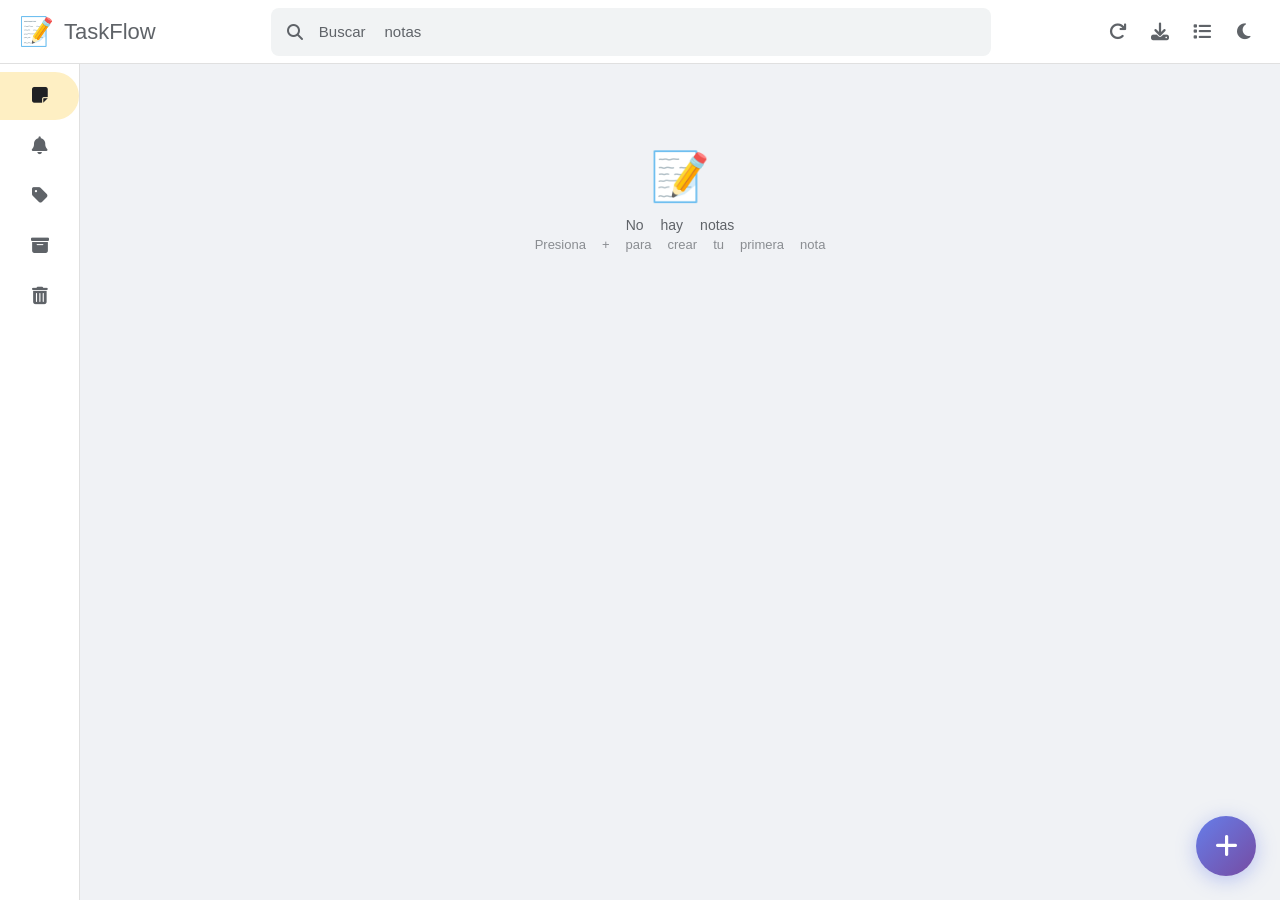
==== commit 5ceef554: "feat: remove auth system, bypass login" ====
--- a/Frontend/index.html
+++ b/Frontend/index.html
@@ -14,6 +14,15 @@
   <meta name="twitter:title" content="TaskFlow — Notas con checklist">
   <meta name="twitter:description" content="Organiza tus notas y tareas con TaskFlow.">
   <link rel="canonical" href="https://taskflow.app">
+  <link rel="manifest" href="/manifest.json">
+  <link rel="icon" type="image/png" sizes="192x192" href="/icons/icon-192.png">
+  <link rel="apple-touch-icon" href="/icons/icon-192.png">
+  <meta name="apple-mobile-web-app-capable" content="yes">
+  <meta name="apple-mobile-web-app-status-bar-style" content="default">
+  <meta name="apple-mobile-web-app-title" content="TaskFlow">
+  <meta http-equiv="Cache-Control" content="no-cache, no-store, must-revalidate">
+  <meta http-equiv="Pragma" content="no-cache">
+  <meta http-equiv="Expires" content="0">
   <script type="application/ld+json">
   {
     "@context": "https://schema.org",
@@ -30,63 +39,8 @@
 </head>
 <body>
   <div id="app">
-    <!-- Auth -->
-    <div id="auth-section">
-      <div class="auth-bg"></div>
-      <div class="auth-container">
-        <div class="auth-card">
-          <div class="auth-card-inner">
-            <header class="auth-header">
-              <div class="auth-avatar" aria-hidden="true">📝</div>
-              <h1>TaskFlow</h1>
-              <p class="auth-subtitle">Tus notas con checklist</p>
-            </header>
-            <div class="auth-tabs">
-              <button class="auth-tab active" data-tab="login">Entrar</button>
-              <button class="auth-tab" data-tab="register">Crear cuenta</button>
-              <div class="auth-tab-indicator"></div>
-            </div>
-            <div class="auth-forms">
-              <form id="login-form" class="auth-form">
-                <div class="mfield">
-                  <input type="text" id="login-username" required autocomplete="username" class="mfield-input" placeholder=" ">
-                  <label for="login-username" class="mfield-label">Usuario</label>
-                  <span class="mfield-bar"></span>
-                  <i class="fas fa-user mfield-icon"></i>
-                </div>
-                <div class="mfield">
-                  <input type="password" id="login-password" required autocomplete="current-password" class="mfield-input" placeholder=" ">
-                  <label for="login-password" class="mfield-label">Contraseña</label>
-                  <span class="mfield-bar"></span>
-                  <i class="fas fa-lock mfield-icon"></i>
-                </div>
-                <button type="submit" class="mbtn">Entrar</button>
-                <p id="login-error" class="auth-error"></p>
-              </form>
-              <form id="register-form" class="auth-form hidden">
-                <div class="mfield">
-                  <input type="text" id="reg-username" required class="mfield-input" placeholder=" ">
-                  <label for="reg-username" class="mfield-label">Usuario</label>
-                  <span class="mfield-bar"></span>
-                  <i class="fas fa-user-plus mfield-icon"></i>
-                </div>
-                <div class="mfield">
-                  <input type="password" id="reg-password" required class="mfield-input" placeholder=" ">
-                  <label for="reg-password" class="mfield-label">Contraseña</label>
-                  <span class="mfield-bar"></span>
-                  <i class="fas fa-lock mfield-icon"></i>
-                </div>
-                <button type="submit" class="mbtn">Crear cuenta</button>
-                <p id="register-error" class="auth-error"></p>
-              </form>
-            </div>
-          </div>
-        </div>
-      </div>
-    </div>
-
     <!-- Main App -->
-    <section id="main-section" class="hidden">
+    <section id="main-section">
       <!-- Navbar -->
       <header class="navbar" role="banner">
         <div class="navbar-left">
@@ -99,10 +53,9 @@
         </div>
         <div class="navbar-right">
           <button id="refresh-btn" class="icon-btn hide-mobile" title="Refrescar" aria-label="Refrescar"><i class="fas fa-redo" aria-hidden="true"></i></button>
+          <button id="export-btn" class="icon-btn hide-mobile" title="Exportar notas" aria-label="Exportar notas"><i class="fas fa-download" aria-hidden="true"></i></button>
           <button id="view-toggle" class="icon-btn hide-mobile" title="Cambiar vista" aria-label="Cambiar vista"><i class="fas fa-list" aria-hidden="true"></i></button>
           <button id="dark-toggle" class="icon-btn hide-mobile" title="Modo oscuro" aria-label="Modo oscuro"><i class="fas fa-moon" aria-hidden="true"></i></button>
-          <span id="user-display" class="user-name hide-mobile" aria-live="polite"></span>
-          <button id="logout-btn" class="icon-btn hide-mobile" title="Cerrar sesión" aria-label="Cerrar sesión"><i class="fas fa-sign-out-alt" aria-hidden="true"></i></button>
           <button id="menu-btn" class="icon-btn show-mobile" title="Menú" aria-label="Abrir menú"><i class="fas fa-bars" aria-hidden="true"></i></button>
         </div>
       </header>
@@ -138,6 +91,7 @@
         <!-- Main Content -->
         <main>
           <div id="notes-container"></div>
+          <div id="scroll-sentinel" style="height:1px"></div>
           <div id="empty-msg" class="empty-state">
             <div class="empty-icon" id="empty-icon">📝</div>
             <p id="empty-text">No hay notas</p>
@@ -152,7 +106,6 @@
         <div class="mobile-menu-panel">
           <div class="mobile-menu-header">
           <span class="navbar-logo">📝</span>
-            <span class="user-name" id="menu-user-name"></span>
             <button id="menu-close" class="icon-btn"><i class="fas fa-times"></i></button>
           </div>
           <div class="mobile-menu-body">
@@ -168,10 +121,6 @@
             </button>
             <button id="menu-dark-toggle" class="menu-item">
               <i class="fas fa-moon"></i> <span id="menu-dark-text">Modo oscuro</span>
-            </button>
-            <hr class="menu-divider">
-            <button id="menu-logout" class="menu-item menu-danger">
-              <i class="fas fa-sign-out-alt"></i> Cerrar sesión
             </button>
           </div>
         </div>
--- a/Frontend/css/style.css
+++ b/Frontend/css/style.css
@@ -142,8 +142,8 @@
 }
 .mfield-input:focus { border-color: #667eea; background: var(--surface); }
 .mfield-input:focus + .mfield-label,
-.mfield-input:not(:placeholder-shown) + .mfield-label {
-  transform: translateY(-32px) translateX(-26px) scale(0.82);
+.mfield-input.filled + .mfield-label {
+  transform: translateY(-36px) scale(0.82);
   color: #667eea; font-weight: 600;
 }
 .mfield-label {
@@ -878,6 +878,116 @@
   .modal-content { padding: 0 8px 8px; }
 }
 
+/* ── Export Menu ────────────────────────────────────────────────────────── */
+
+.export-menu {
+  position: absolute;
+  top: 100%;
+  right: 0;
+  background: var(--surface);
+  border: 1px solid var(--border);
+  border-radius: var(--radius-sm);
+  box-shadow: 0 4px 12px rgba(0,0,0,0.15);
+  z-index: 100;
+  min-width: 220px;
+  overflow: hidden;
+}
+.export-option {
+  display: flex;
+  align-items: center;
+  gap: 10px;
+  width: 100%;
+  padding: 12px 16px;
+  border: none;
+  background: none;
+  color: var(--text);
+  font-size: 14px;
+  cursor: pointer;
+  text-align: left;
+  transition: background var(--transition);
+}
+.export-option:hover { background: var(--hover); }
+.export-option i { width: 18px; color: var(--primary); }
+.navbar-right { position: relative; }
+
+/* ── Onboarding ────────────────────────────────────────────────────────── */
+
+.onboarding-overlay {
+  position: fixed;
+  inset: 0;
+  background: rgba(0,0,0,0.5);
+  backdrop-filter: blur(8px);
+  -webkit-backdrop-filter: blur(8px);
+  display: flex;
+  align-items: center;
+  justify-content: center;
+  z-index: 9999;
+  animation: fadeIn 0.3s ease;
+}
+.onboarding-card {
+  background: var(--surface);
+  border-radius: 20px;
+  padding: 40px 32px 24px;
+  max-width: 420px;
+  width: 90%;
+  text-align: center;
+  position: relative;
+  box-shadow: 0 20px 60px rgba(0,0,0,0.2);
+  animation: slideUp 0.35s ease;
+}
+.onboarding-close {
+  position: absolute;
+  top: 8px;
+  right: 12px;
+  background: none;
+  border: none;
+  font-size: 28px;
+  color: var(--text-secondary);
+  cursor: pointer;
+  line-height: 1;
+}
+.onboarding-steps { min-height: 220px; position: relative; }
+.onboarding-step {
+  display: none;
+  flex-direction: column;
+  align-items: center;
+  gap: 12px;
+}
+.onboarding-step.active { display: flex; }
+.onboarding-icon { font-size: 48px; margin-bottom: 8px; }
+.onboarding-step h2 { margin: 0; font-size: 20px; color: var(--text); }
+.onboarding-step p { margin: 0; font-size: 14px; color: var(--text-secondary); line-height: 1.6; }
+.onboarding-dots {
+  display: flex;
+  justify-content: center;
+  gap: 8px;
+  margin: 20px 0 16px;
+}
+.onboarding-dot {
+  width: 8px; height: 8px;
+  border-radius: 50%;
+  background: var(--border);
+  transition: background var(--transition);
+}
+.onboarding-dot.active { background: var(--primary); width: 24px; border-radius: 4px; }
+.onboarding-nav { display: flex; justify-content: space-between; gap: 12px; }
+.onboarding-nav button {
+  padding: 10px 24px;
+  border: none;
+  border-radius: var(--radius-sm);
+  font-size: 14px;
+  font-weight: 500;
+  cursor: pointer;
+  transition: background var(--transition);
+}
+.onboarding-prev { background: transparent; color: var(--text-secondary); }
+.onboarding-prev:hover { background: var(--hover); }
+.onboarding-next, .onboarding-finish { background: var(--primary); color: #fff; }
+.onboarding-next:hover, .onboarding-finish:hover { background: var(--primary-hover); }
+
+@keyframes fadeIn { from { opacity: 0; } to { opacity: 1; } }
+@keyframes slideUp { from { opacity: 0; transform: translateY(30px); } to { opacity: 1; transform: translateY(0); } }
+
 /* Touch-friendly: larger hit targets on mobile */
 @media (hover: none) and (pointer: coarse) {
   .icon-btn { width: 44px; height: 44px; }
